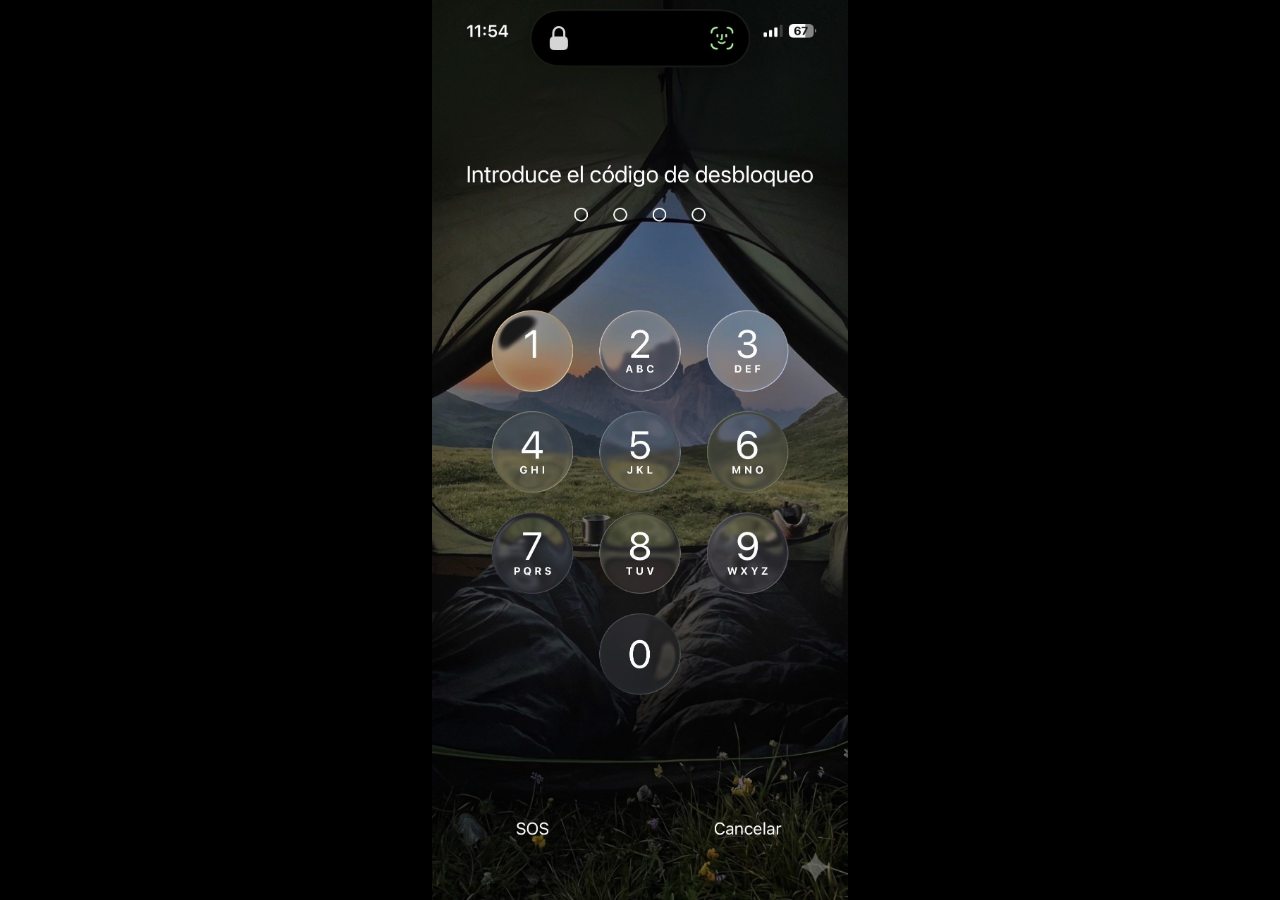
==== index.html @ 382ee78f "Rename index-9.html to index.html" ====
<!DOCTYPE html>
<html lang="es">
<head>
<meta charset="utf-8">
<meta name="viewport" content="width=device-width, initial-scale=1, viewport-fit=cover, user-scalable=no">
<meta name="apple-mobile-web-app-capable" content="yes">
<meta name="mobile-web-app-capable" content="yes">
<meta name="apple-mobile-web-app-status-bar-style" content="black-translucent">
<meta name="apple-mobile-web-app-title" content="iPhone">
<meta name="theme-color" content="#000000">
<title>iPhone</title>
<style>
  :root { --w: 1179; --h: 2556; }
  * { box-sizing: border-box; -webkit-tap-highlight-color: transparent; user-select: none; -webkit-user-select: none; -webkit-touch-callout: none; }
  html, body { margin: 0; height: 100%; background: #000; overflow: hidden; overscroll-behavior: none; touch-action: manipulation; }
  body { display: flex; align-items: center; justify-content: center; }

  /* El "teléfono": mantiene la proporción exacta de la captura */
  #phone {
    position: relative;
    width: 100vw; height: calc(100vw * 2556 / 1179);
    --cw: calc(100vw / 100);
    overflow: hidden;
    background: #000;
  }
  .screen {
    position: absolute; inset: 0;
    background-size: 100% 100%;
    transition: opacity .35s ease, transform .45s cubic-bezier(.3,.7,.2,1);
  }
  #lock { background-image: url([data-uri]); z-index: 2; }
  #home { background-image: url([data-uri]); z-index: 1; }
  #phone.unlocked #lock { opacity: 0; transform: translateY(-6%) scale(1.04); pointer-events: none; }
  #phone:not(.unlocked) #home { transform: scale(.96); }

  /* Teclas invisibles sobre el teclado de la captura (coordenadas en px de la captura 1179x2556) */
  .key {
    position: absolute; width: 20.4%; height: calc(var(--cw) * 20.4); transform: translate(-50%, -50%);
    border-radius: 50%; border: 0; padding: 0; background: rgba(255,255,255,0); cursor: pointer;
    transition: background .35s ease;
  }
  .key:active, .key.flash { background: rgba(255,255,255,.38); transition: background 0s; }

  /* Puntos del código */
  .dot {
    position: absolute; width: 3.5%; height: calc(var(--cw) * 3.5); border-radius: 50%;
    transform: translate(-50%, -50%) scale(.6); background: #fff; opacity: 0;
    transition: opacity .08s, transform .12s;
  }
  .dot.on { opacity: 1; transform: translate(-50%, -50%) scale(1); }
  #dots { position: absolute; inset: 0; pointer-events: none; }
  #dots.shake { animation: shake .5s cubic-bezier(.36,.07,.19,.97); }
  @keyframes shake {
    10%, 90% { transform: translateX(-1.2%); } 20%, 80% { transform: translateX(2.4%); }
    30%, 50%, 70% { transform: translateX(-3.6%); } 40%, 60% { transform: translateX(3.6%); }
  }

  /* Etiquetas de apps de la pantalla de inicio */
  .label {
    position: absolute; transform: translate(-50%, -50%); white-space: nowrap;
    font: 500 calc(var(--cw) * 3.05)/1 -apple-system, "SF Pro Text", "Helvetica Neue", system-ui, sans-serif;
    color: #fff; text-shadow: 0 1px 4px rgba(0,0,0,.45);
    pointer-events: none;
  }

  /* Zona secreta (arriba a la izquierda, sobre la hora): 3 toques seguidos = reiniciar */
  #reset { position: absolute; left: 0; top: 0; width: 28%; height: 8%; z-index: 9; }
</style>
</head>
<body>
<div id="phone">
  <div id="home" class="screen"></div>

  <div id="lock" class="screen">
    <div id="dots"></div>
  </div>

  <div id="reset"></div>
</div>

<script>
/* ============ CONFIGURACIÓN ============ */

// Dónde se esconden los 4 dígitos en la pantalla de inicio.
// Orden = orden en el que lees el código (1.º, 2.º, 3.º, 4.º dígito).
// "texto" es el nombre normal de la app; el dígito se añade detrás.
const DIGIT_LABELS = [
  { name: 'Música', x: 999, y: 1063 },
  { name: 'Fotos',  x: 454, y: 1359 },
  { name: 'Mail',   x: 727, y: 1359 },
  { name: 'Notas',  x: 999, y: 1359 },
];
// Formato de cada etiqueta con el dígito. Cámbialo si quieres algo más discreto.
const FORMAT = (name, d) => `${name} ${d}`;

// Etiquetas que no cambian (se repintan porque se borraron de la captura).
const STATIC_LABELS = [
  { name: 'TransporteMadrid', x: 181, y: 1063, size: 2.55 },
  { name: 'Google Maps',      x: 454, y: 1063 },
  { name: 'Buscar',           x: 727, y: 1063 },
  { name: 'Teléfono',         x: 181, y: 1359 },
  { name: 'Kutxabank',        x: 181, y: 1655 },
  { name: 'Gemini',           x: 454, y: 1655 },
  { name: 'Instagram',        x: 727, y: 1655 },
];

// Posición de las teclas y puntos sobre la captura (px)
const W = 1179, H = 2556;
const KEYS = {
  1:[285,996], 2:[589,996], 3:[894,996],
  4:[285,1283],5:[589,1283],6:[894,1283],
  7:[285,1570],8:[589,1570],9:[894,1570],
  0:[589,1857],
};
const DOTS_Y = 609, DOTS_X = [422, 533, 644, 755];
const CODE_LEN = 4;

/* ============ LÓGICA ============ */
const $ = s => document.querySelector(s);
const phone = $('#phone'), lock = $('#lock'), home = $('#home'), dotsBox = $('#dots');
const pct = (v, t) => (v / t * 100) + '%';

let entry = '';        // lo que se está tecleando ahora
let secret = null;     // código del primer intento (el que se guarda)
let busy = false;

// Teclas
Object.entries(KEYS).forEach(([digit, [x, y]]) => {
  const b = document.createElement('button');
  b.className = 'key'; b.setAttribute('aria-label', digit);
  b.style.left = pct(x, W); b.style.top = pct(y, H);
  b.addEventListener('pointerdown', e => { e.preventDefault(); press(digit); });
  lock.appendChild(b);
});

// Puntos
const dotEls = DOTS_X.map(x => {
  const d = document.createElement('div');
  d.className = 'dot'; d.style.left = pct(x, W); d.style.top = pct(DOTS_Y, H);
  dotsBox.appendChild(d); return d;
});

function renderDots() { dotEls.forEach((d, i) => d.classList.toggle('on', i < entry.length)); }

function press(digit) {
  if (busy || phone.classList.contains('unlocked')) return;
  if (entry.length >= CODE_LEN) return;
  entry += digit;
  if (navigator.vibrate) navigator.vibrate(8);
  renderDots();
  if (entry.length === CODE_LEN) { busy = true; setTimeout(submit, 160); }
}

function submit() {
  if (secret === null) {
    // 1.er intento: falla y se guarda
    secret = entry;
    dotsBox.classList.add('shake');
    if (navigator.vibrate) navigator.vibrate([60, 40, 60]);
    setTimeout(() => {
      dotsBox.classList.remove('shake');
      entry = ''; renderDots(); busy = false;
    }, 520);
  } else {
    // 2.º intento (cualquier código): desbloquea
    buildHome(secret);
    phone.classList.add('unlocked');
    busy = false;
  }
}

// Pantalla de inicio con el código escondido
function buildHome(code) {
  home.querySelectorAll('.label').forEach(n => n.remove());
  const add = (text, x, y, size) => {
    const l = document.createElement('div');
    l.className = 'label'; l.textContent = text;
    l.style.left = pct(x, W); l.style.top = pct(y, H);
    if (size) l.style.fontSize = 'calc(var(--cw) * ' + size + ')';
    home.appendChild(l);
  };
  STATIC_LABELS.forEach(l => add(l.name, l.x, l.y, l.size));
  DIGIT_LABELS.forEach((l, i) => add(FORMAT(l.name, code[i]), l.x, l.y));
}

// Reiniciar: 3 toques rápidos arriba a la izquierda
let taps = [];
$('#reset').addEventListener('pointerdown', () => {
  const now = Date.now();
  taps = taps.filter(t => now - t < 900).concat(now);
  if (taps.length >= 3) { taps = []; reset(); }
});
function reset() {
  secret = null; entry = ''; busy = false; renderDots();
  phone.classList.remove('unlocked');
}

// Para probar en ordenador con el teclado
addEventListener('keydown', e => { if (/^[0-9]$/.test(e.key)) press(e.key); });

// Ajustar el "teléfono" a la ventana (cabe entero, centrado)
function fit() {
  const vw = window.innerWidth, vh = window.innerHeight;
  const w = Math.min(vw, vh * 1179 / 2556);
  phone.style.width = w + 'px';
  phone.style.height = (w * 2556 / 1179) + 'px';
  phone.style.setProperty('--cw', (w / 100) + 'px');
}
fit(); addEventListener('resize', fit); addEventListener('orientationchange', fit);

// Evitar zoom/scroll accidentales
document.addEventListener('gesturestart', e => e.preventDefault());
document.addEventListener('dblclick', e => e.preventDefault());
</script>
</body>
</html>
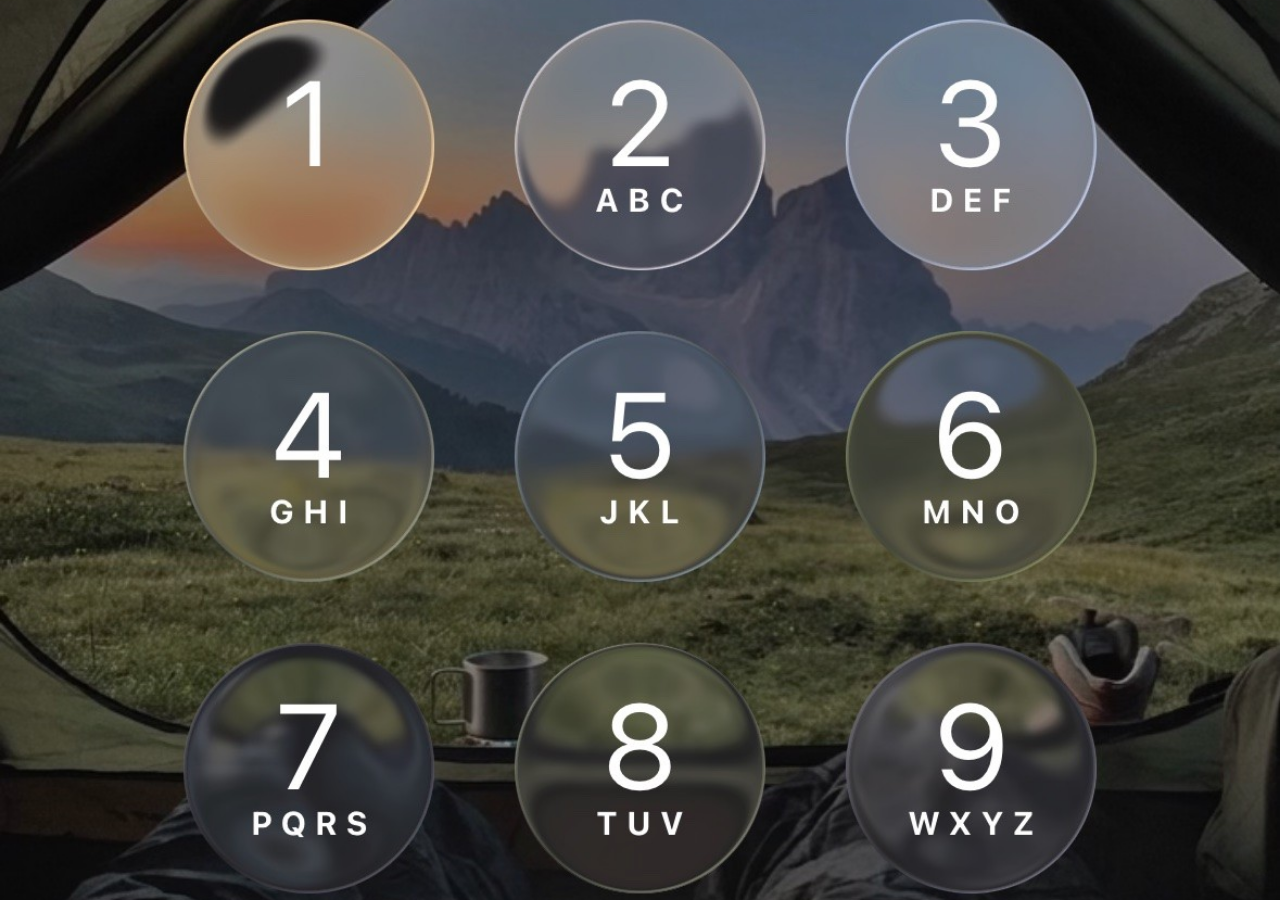
==== commit 5c6c7a8f: "Rename index-8.html to index.html" ====
--- a/index.html
+++ b/index.html
@@ -10,42 +10,40 @@
 <meta name="theme-color" content="#000000">
 <title>iPhone</title>
 <style>
-  :root { --w: 1179; --h: 2556; }
   * { box-sizing: border-box; -webkit-tap-highlight-color: transparent; user-select: none; -webkit-user-select: none; -webkit-touch-callout: none; }
-  html, body { margin: 0; height: 100%; background: #000; overflow: hidden; overscroll-behavior: none; touch-action: manipulation; }
-  body { display: flex; align-items: center; justify-content: center; }
+  html, body { margin: 0; width: 100%; height: 100%; background: #000; overflow: hidden; overscroll-behavior: none; touch-action: manipulation; }
 
-  /* El "teléfono": mantiene la proporción exacta de la captura */
-  #phone {
-    position: relative;
-    width: 100vw; height: calc(100vw * 2556 / 1179);
-    --cw: calc(100vw / 100);
-    overflow: hidden;
-    background: #000;
+  /* La pantalla ocupa TODO el viewport; la imagen se ajusta tipo "cover" (sin bordes) */
+  #phone { position: fixed; inset: 0; overflow: hidden; background: #000; }
+  #stage { position: absolute; left: 0; top: 0; width: 100px; height: 100px; --cw: 1px; }
+  .screen { position: absolute; inset: 0; background-size: 100% 100%; will-change: transform, opacity, filter; }
+
+  #lock { background-image: url([data-uri]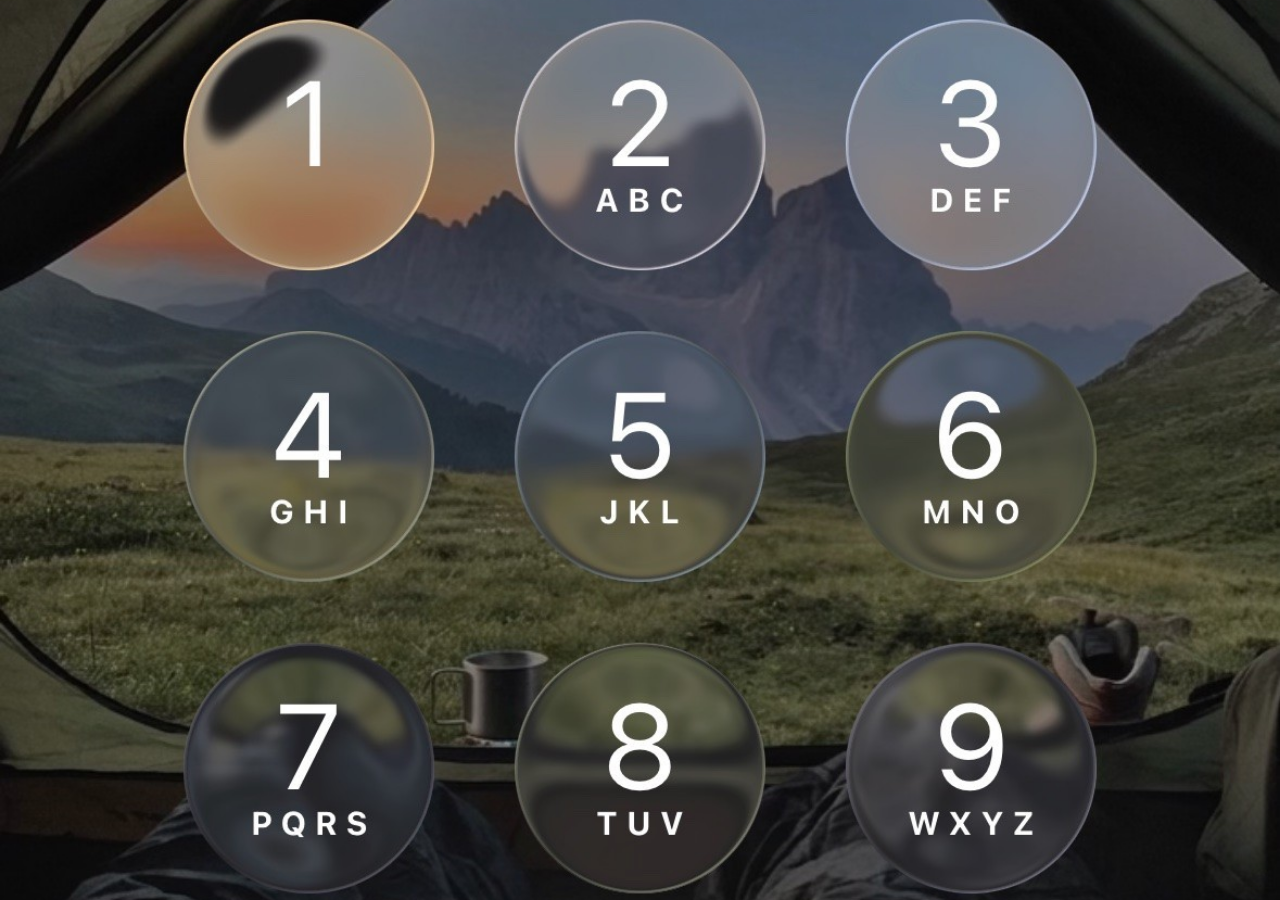
==== commit 00b9b069: "Rename index-10.html to index.html" ====
--- a/index.html
+++ b/index.html
@@ -11,14 +11,15 @@
 <title>iPhone</title>
 <style>
   * { box-sizing: border-box; -webkit-tap-highlight-color: transparent; user-select: none; -webkit-user-select: none; -webkit-touch-callout: none; }
-  html, body { margin: 0; width: 100%; height: 100%; background: #000; overflow: hidden; overscroll-behavior: none; touch-action: manipulation; }
+  html, body { margin: 0; width: 100%; height: 100%; min-height: 100%; background: #000; overflow: hidden; overscroll-behavior: none; touch-action: manipulation; }
 
   /* La pantalla ocupa TODO el viewport; la imagen se ajusta tipo "cover" (sin bordes) */
-  #phone { position: fixed; inset: 0; overflow: hidden; background: #000; }
+  #phone { position: fixed; left: 0; top: 0; width: 100vw; height: 100vh; overflow: hidden; background: #000; }
+  #probe { position: fixed; left: 0; top: 0; width: 1px; height: 100vh; height: 100lvh; visibility: hidden; pointer-events: none; }
   #stage { position: absolute; left: 0; top: 0; width: 100px; height: 100px; --cw: 1px; }
   .screen { position: absolute; inset: 0; background-size: 100% 100%; will-change: transform, opacity, filter; }
 
-  #lock { background-image: url([data-uri]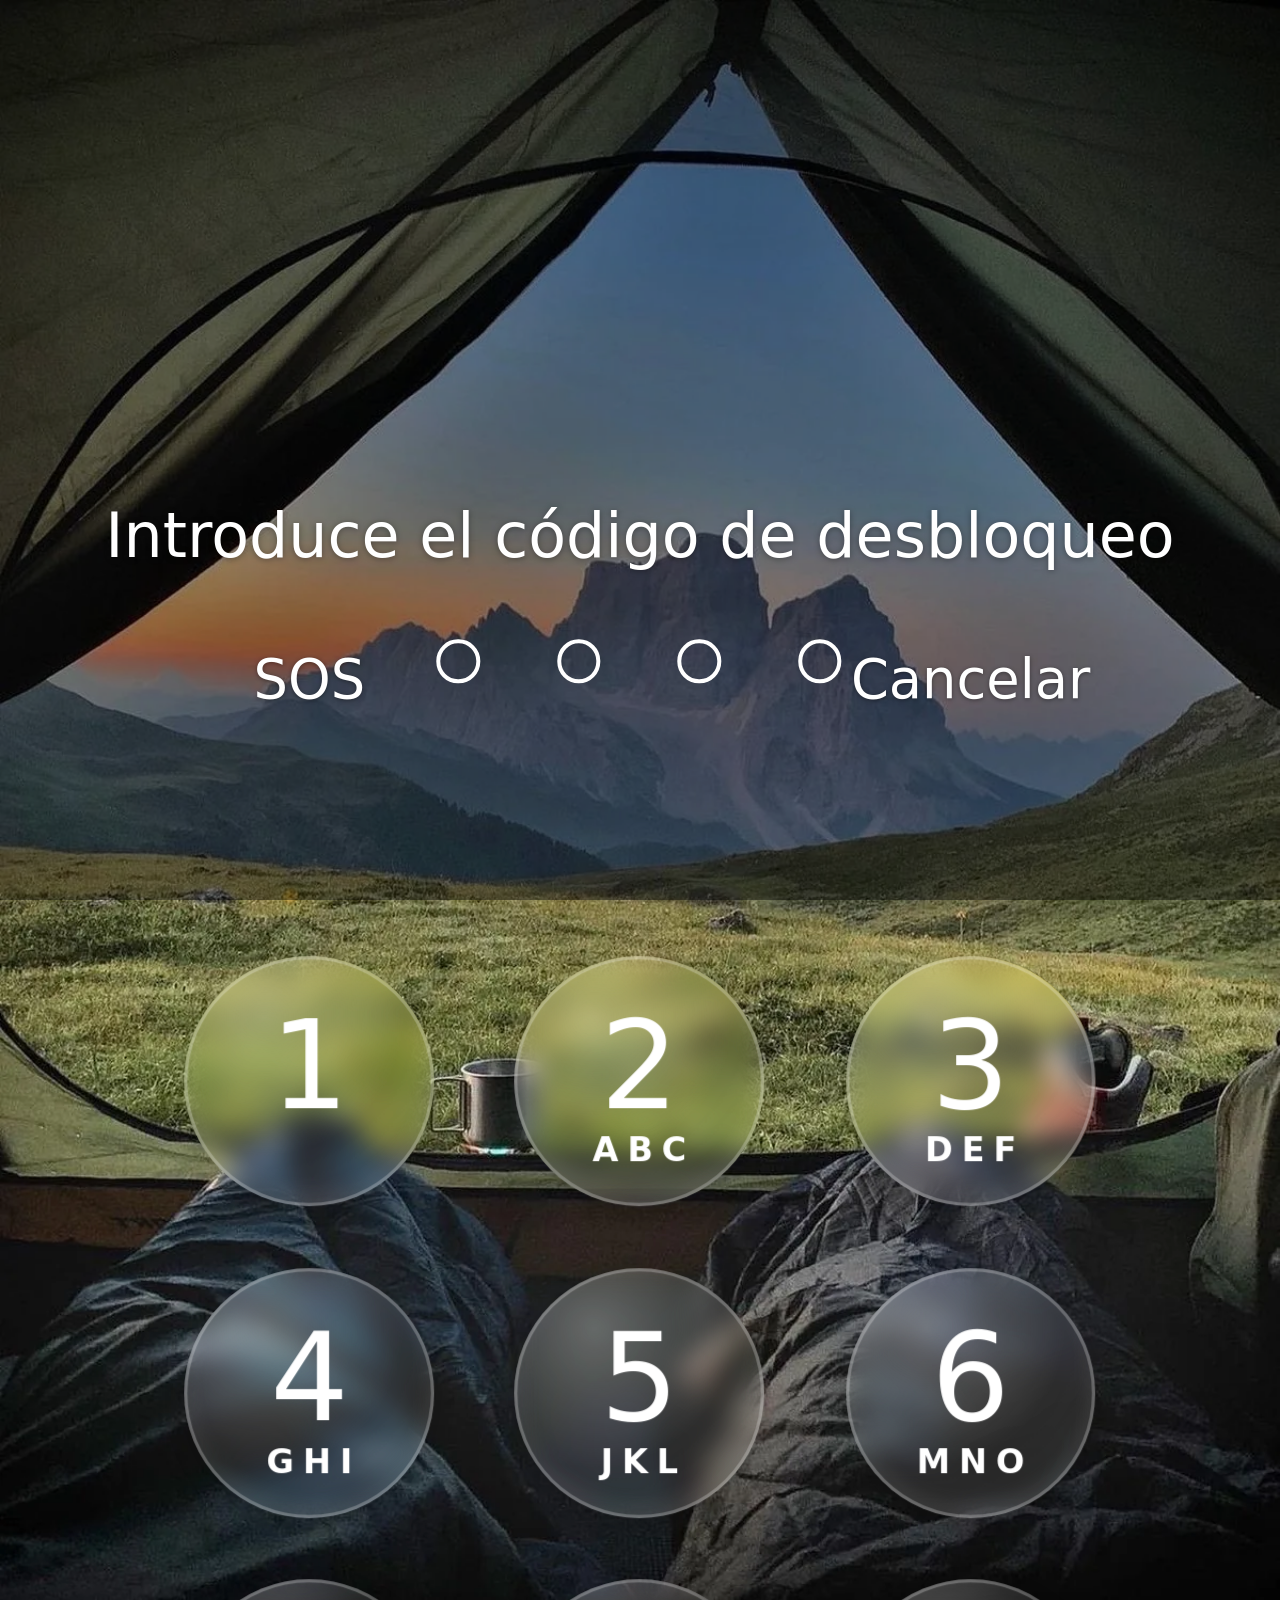
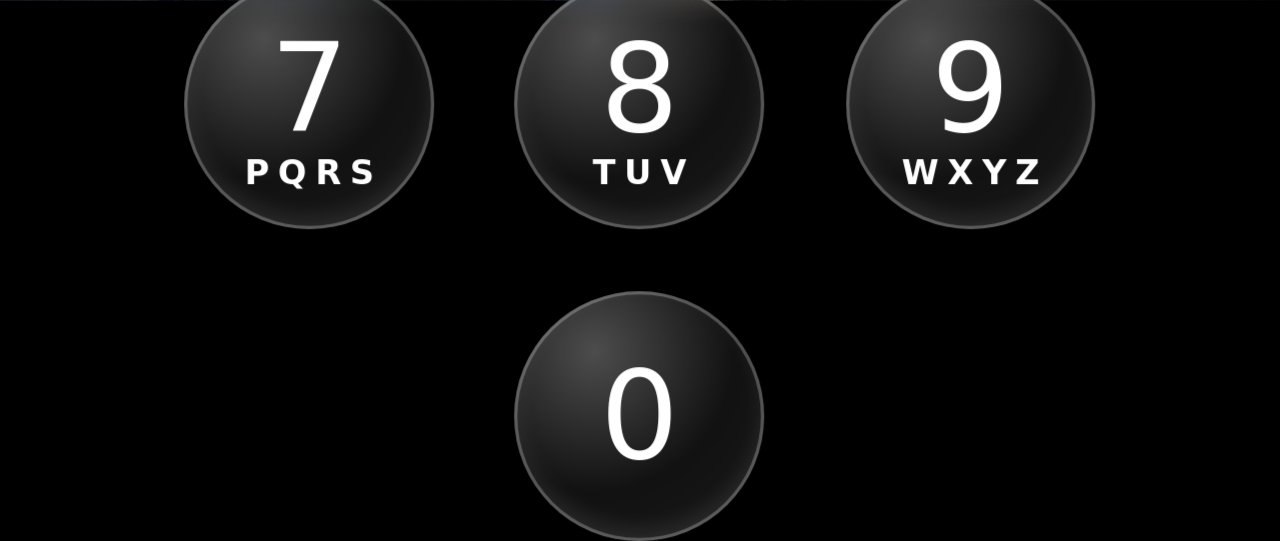
